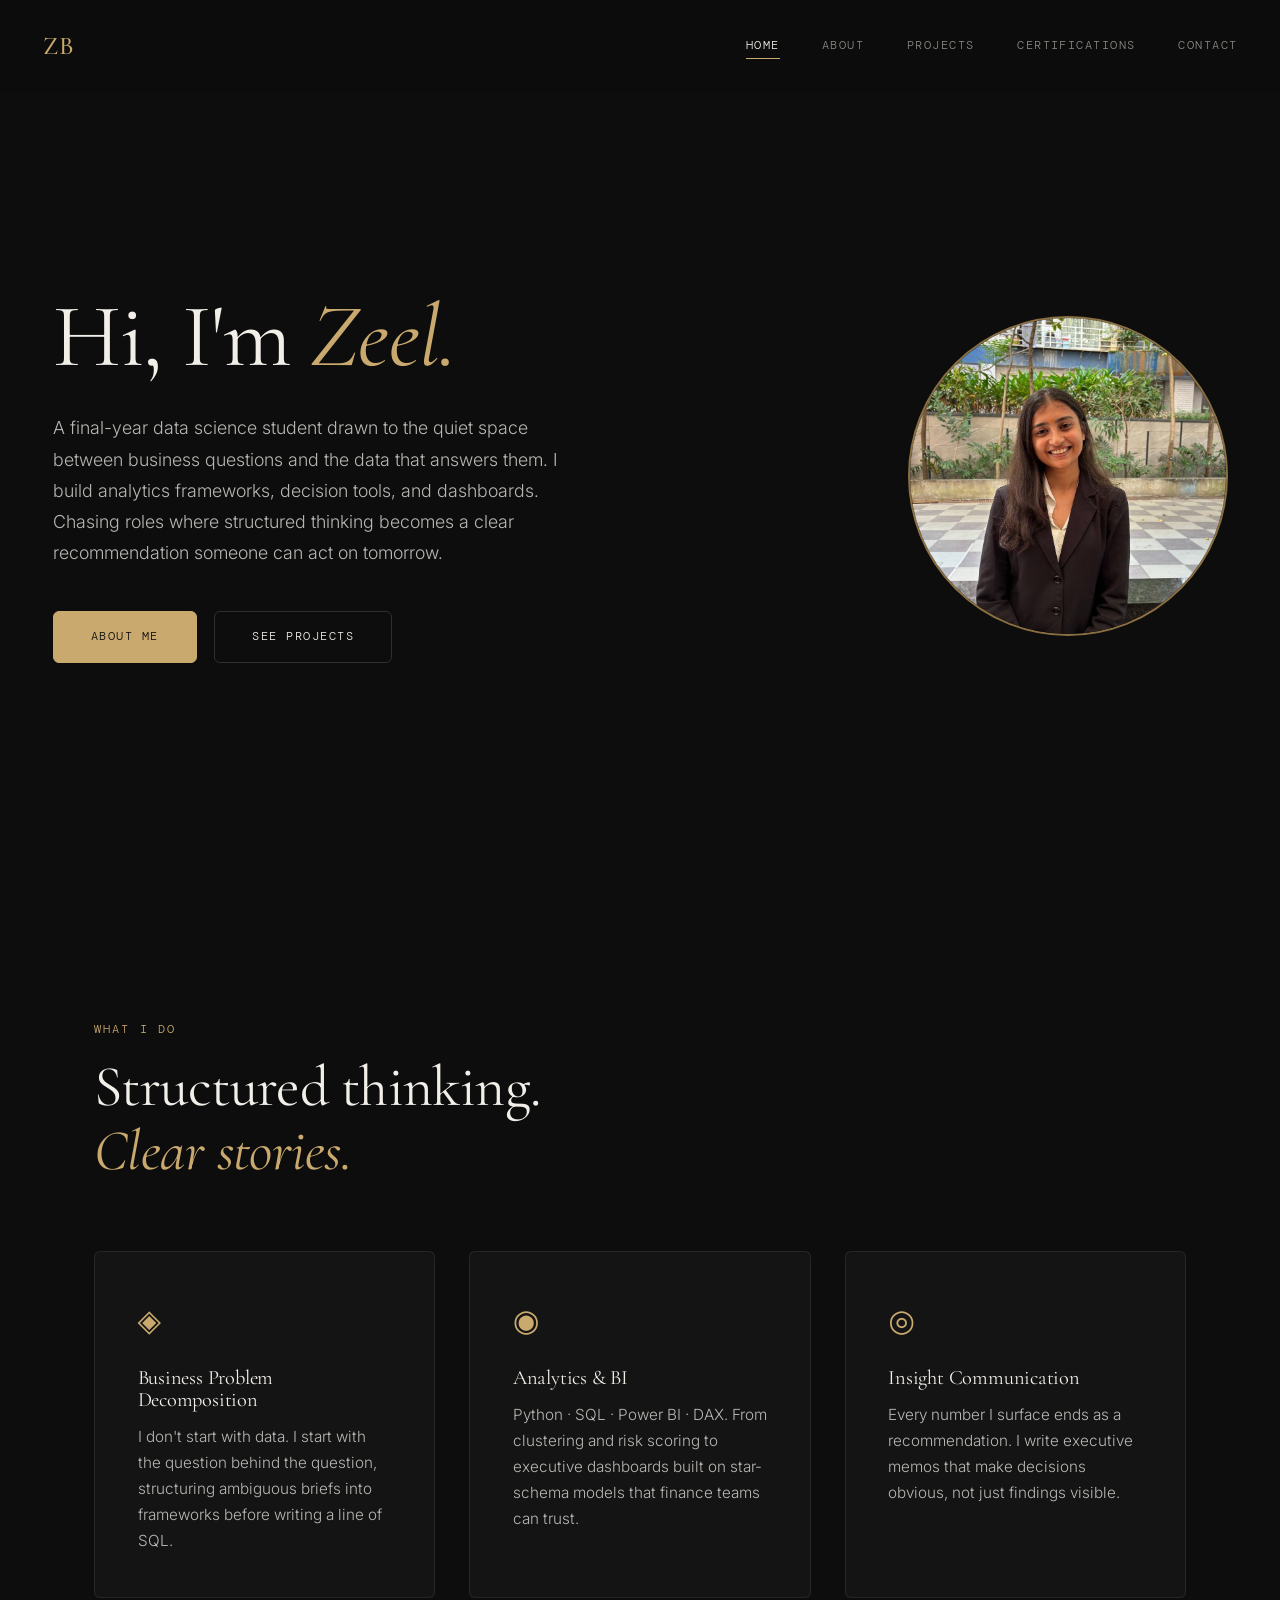
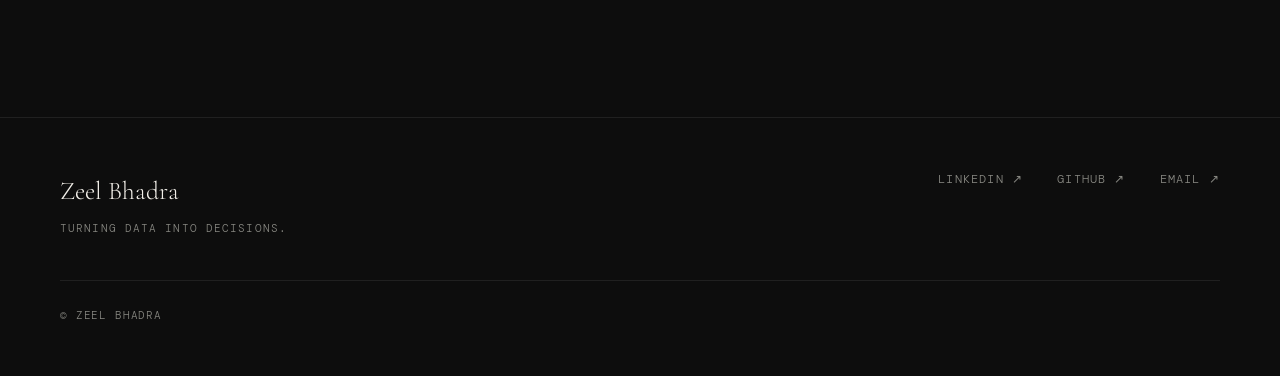
==== index.html @ 563c3c5a "portfolio" ====
<!DOCTYPE html>
<html lang="en">
<head>
  <meta charset="UTF-8" />
  <meta name="viewport" content="width=device-width, initial-scale=1.0" />
  <title>Zeel Bhadra- Portfolio</title>
  <meta name="description" content="Final-year data science student turning messy business problems into clear, actionable recommendations." />
  <link rel="preconnect" href="https://fonts.googleapis.com" />
  <link rel="preconnect" href="https://fonts.gstatic.com" crossorigin />
  <link href="https://fonts.googleapis.com/css2?family=Cormorant+Garamond:ital,wght@0,300;0,400;0,500;0,600;1,300;1,400&family=Inter:wght@300;400;500&family=DM+Mono:wght@300;400&display=swap" rel="stylesheet" />
  <link rel="stylesheet" href="css/style.css" />
</head>
<body>

  <!-- NAV -->
  <nav class="nav" id="nav">
    <a href="index.html" class="nav-logo">ZB</a>
    <div class="nav-links">
      <a href="index.html" class="nav-link active">Home</a>
      <a href="pages/about.html" class="nav-link">About</a>
      <a href="pages/projects.html" class="nav-link">Projects</a>
      <a href="pages/certifications.html" class="nav-link">Certifications</a>
      <a href="pages/contact.html" class="nav-link">Contact</a>
    </div>
    <button class="nav-toggle" id="navToggle" aria-label="Menu">
      <span></span><span></span><span></span>
    </button>
  </nav>

  <!-- MOBILE MENU -->
  <div class="mobile-menu" id="mobileMenu">
    <a href="index.html">Home</a>
    <a href="pages/about.html">About</a>
    <a href="pages/projects.html">Projects</a>
    <a href="pages/certifications.html">Certifications</a>
    <a href="pages/contact.html">Contact</a>
  </div>

  <!-- HERO -->
  <section class="hero">
    <div class="hero-content">
      <h1 class="hero-title">
        Hi, I'm <em>Zeel.</em>
      </h1>
      <p class="hero-sub">
        A final-year data science student drawn to the quiet space between business questions and the data that answers them. I build analytics frameworks, decision tools, and dashboards. Chasing roles where structured thinking becomes a clear recommendation someone can act on tomorrow.
      </p>
      <div class="hero-cta">
        <a href="pages/about.html" class="btn-primary">About Me</a>
        <a href="pages/projects.html" class="btn-ghost">See Projects</a>
      </div>
    </div>
    <div class="hero-image-wrap">
      <div class="hero-photo-frame">
        <img src="assets/profile.jpg" alt="Zeel Bhadra" class="hero-photo" id="heroPhoto" onerror="this.style.display='none'; document.getElementById('photoPlaceholder').style.display='flex'" />
        <div class="photo-placeholder" id="photoPlaceholder">
          <span>ZB</span>
          <p>Add profile.jpg<br/>to assets/</p>
        </div>
      </div>
    </div>
  </section>

  <!-- QUICK STATS
  <section class="stats-bar">
    <div class="stat">
      <span class="stat-num">3</span>
      <span class="stat-label">Analytics Projects</span>
    </div>
    <div class="stat-divider"></div>
    <div class="stat">
      <span class="stat-num">₹1.32Cr</span>
      <span class="stat-label">Revenue Leakage Quantified</span>
    </div>
    <div class="stat-divider"></div>
    <div class="stat">
      <span class="stat-num">1000+</span>
      <span class="stat-label">Blood Units Organised</span>
    </div>
    <div class="stat-divider"></div>
    <div class="stat">
      <span class="stat-num">7</span>
      <span class="stat-label">Languages Spoken</span>
    </div>
  </section> -->

  <!-- WHAT I DO -->
  <section class="section">
    <div class="container">
      <div class="section-header">
        <p class="eyebrow">What I do</p>
        <h2 class="section-title">Structured thinking.<br/><em>Clear stories.</em></h2>
      </div>
      <div class="pillars">
        <div class="pillar">
          <div class="pillar-icon">◈</div>
          <h3>Business Problem Decomposition</h3>
          <p>I don't start with data. I start with the question behind the question, structuring ambiguous briefs into frameworks before writing a line of SQL.</p>
        </div>
        <div class="pillar">
          <div class="pillar-icon">◉</div>
          <h3>Analytics & BI</h3>
          <p>Python · SQL · Power BI · DAX. From clustering and risk scoring to executive dashboards built on star-schema models that finance teams can trust.</p>
        </div>
        <div class="pillar">
          <div class="pillar-icon">◎</div>
          <h3>Insight Communication</h3>
          <p>Every number I surface ends as a recommendation. I write executive memos that make decisions obvious, not just findings visible.</p>
        </div>
      </div>
    </div>
  </section>


  <!-- FOOTER -->
  <footer class="footer">
    <div class="footer-inner">
      <div class="footer-left">
        <p class="footer-logo">Zeel Bhadra</p>
        <p class="footer-tagline">Turning data into decisions.</p>
      </div>
      <div class="footer-links">
        <a href="https://linkedin.com/in/zeelbhadra" target="_blank">LinkedIn ↗</a>
        <a href="https://github.com/zeelbhadra" target="_blank">GitHub ↗</a>
        <a href="mailto:zeelbhadra999@gmail.com">Email ↗</a>
      </div>
    </div>
    <p class="footer-copy">© Zeel Bhadra</p>
  </footer>

  <script src="js/main.js"></script>
</body>
</html>
---- css/style.css ----
/* ===================================
   ZEEL BHADRA — PORTFOLIO STYLESHEET
   Design: Dark editorial, Cormorant serif headlines, DM Sans body
   Signature: Animated text underline strokes + floating stat tags
   =================================== */

/* --- RESET & ROOT --- */
*, *::before, *::after { box-sizing: border-box; margin: 0; padding: 0; }
:root {
  --bg:        #0d0d0d;
  --bg-card:   #141414;
  --bg-dark:   #080808;
  --surface:   #1a1a1a;
  --border:    rgba(255,255,255,0.08);
  --border-md: rgba(255,255,255,0.14);
  --gold:      #c9a96e;
  --gold-dim:  #8a6f42;
  --white:     #f2efe9;
  --muted:     #888882;
  --accent:    #c9a96e;
  --ff-serif:  'Cormorant Garamond', Georgia, serif;
  --ff-sans:   'DM Sans', system-ui, sans-serif;
  --ff-mono:   'DM Mono', monospace;
  --r:         6px;
  --transition: 0.35s cubic-bezier(0.4,0,0.2,1);
}
html { scroll-behavior: smooth; font-size: 16px; }
body {
  background: var(--bg);
  color: var(--white);
  font-family: var(--ff-sans);
  font-weight: 300;
  line-height: 1.7;
  overflow-x: hidden;
}
a { color: inherit; text-decoration: none; }
img { max-width: 100%; display: block; }
em { font-style: italic; color: var(--gold); }

/* --- SCROLLBAR --- */
::-webkit-scrollbar { width: 4px; }
::-webkit-scrollbar-track { background: var(--bg); }
::-webkit-scrollbar-thumb { background: var(--gold-dim); border-radius: 2px; }

/* --- TYPOGRAPHY --- */
h1, h2, h3 { font-family: var(--ff-serif); font-weight: 400; line-height: 1.1; letter-spacing: -0.01em; }
h1 { font-size: clamp(3.2rem, 7vw, 6rem); }
h2 { font-size: clamp(2rem, 4.5vw, 3.8rem); }
h3 { font-size: clamp(1.2rem, 2.5vw, 1.7rem); }
p { font-size: 1rem; color: rgba(242,239,233,0.75); }
.eyebrow {
  font-family: var(--ff-mono);
  font-size: 0.7rem;
  letter-spacing: 0.18em;
  text-transform: uppercase;
  color: var(--gold);
  margin-bottom: 1rem;
}

/* --- LAYOUT --- */
.container { max-width: 1160px; margin: 0 auto; padding: 0 2rem; }
.section { padding: 7rem 0; }
.section-dark { background: var(--bg-dark); }
.section-header { margin-bottom: 4rem; }
.section-title { margin-top: 0.5rem; }
.section-cta { text-align: center; margin-top: 3.5rem; }

/* --- NAV --- */
.nav {
  position: fixed; top: 0; left: 0; right: 0; z-index: 100;
  display: flex; align-items: center; justify-content: space-between;
  padding: 1.4rem 2.5rem;
  background: rgba(13,13,13,0.85);
  backdrop-filter: blur(12px);
  border-bottom: 1px solid transparent;
  transition: border-color var(--transition), background var(--transition);
}
.nav.scrolled { border-bottom-color: var(--border); }
.nav-logo {
  font-family: var(--ff-serif);
  font-size: 1.5rem;
  letter-spacing: 0.05em;
  color: var(--gold);
  font-weight: 500;
}
.nav-links { display: flex; gap: 2.5rem; align-items: center; }
.nav-link {
  font-family: var(--ff-mono);
  font-size: 0.72rem;
  letter-spacing: 0.12em;
  text-transform: uppercase;
  color: var(--muted);
  transition: color var(--transition);
  position: relative;
}
.nav-link::after {
  content: '';
  position: absolute; bottom: -3px; left: 0; right: 0;
  height: 1px; background: var(--gold);
  transform: scaleX(0); transform-origin: left;
  transition: transform var(--transition);
}
.nav-link:hover, .nav-link.active { color: var(--white); }
.nav-link:hover::after, .nav-link.active::after { transform: scaleX(1); }
.nav-toggle { display: none; flex-direction: column; gap: 5px; background: none; border: none; cursor: pointer; padding: 4px; }
.nav-toggle span { display: block; width: 22px; height: 1px; background: var(--white); transition: var(--transition); }

/* MOBILE MENU */
.mobile-menu {
  display: none; flex-direction: column; gap: 0;
  position: fixed; top: 64px; left: 0; right: 0; z-index: 99;
  background: var(--bg); border-bottom: 1px solid var(--border);
  padding: 1rem 2.5rem 2rem;
  transform: translateY(-120%); transition: transform var(--transition);
}
.mobile-menu.open { transform: translateY(0); display: flex; }
.mobile-menu a {
  font-family: var(--ff-mono); font-size: 0.8rem; letter-spacing: 0.12em;
  text-transform: uppercase; color: var(--muted);
  padding: 1rem 0; border-bottom: 1px solid var(--border);
  transition: color var(--transition);
}
.mobile-menu a:hover { color: var(--white); }

/* --- BUTTONS --- */
.btn-primary, .btn-ghost {
  display: inline-block; padding: 0.85rem 2.2rem;
  font-family: var(--ff-mono); font-size: 0.72rem;
  letter-spacing: 0.12em; text-transform: uppercase;
  transition: all var(--transition); border-radius: var(--r);
  cursor: pointer;
}
.btn-primary {
  background: var(--gold); color: var(--bg);
  border: 1px solid var(--gold);
}
.btn-primary:hover { background: transparent; color: var(--gold); }
.btn-ghost {
  background: transparent; color: var(--white);
  border: 1px solid var(--border-md);
}
.btn-ghost:hover { border-color: var(--gold); color: var(--gold); }

/* --- HERO --- */
.hero {
  min-height: 100vh;
  display: grid;
  grid-template-columns: 1fr auto;
  grid-template-rows: 1fr auto;
  align-items: center;
  padding: 8rem 2.5rem 5rem;
  max-width: 1260px;
  margin: 0 auto;
  gap: 0 5rem;
  position: relative;
}
.hero-content {
  max-width: 640px;
  animation: fadeUp 0.9s ease both;
}
.hero-eyebrow { margin-bottom: 1.5rem; }
.hero-title { margin-bottom: 1.5rem; color: var(--white); }
.hero-title em { font-style: italic; color: var(--gold); }
.hero-sub { font-size: 1.05rem; max-width: 520px; margin-bottom: 2.5rem; line-height: 1.75; }
.hero-cta { display: flex; gap: 1rem; flex-wrap: wrap; }

.hero-image-wrap {
  position: relative;
  animation: fadeUp 1.1s 0.15s ease both;
}
.hero-photo-frame {
  width: 320px !important;
  height: 320px !important;
  border-radius: 50% !important;
  border: 2px solid var(--gold-dim);
  overflow: hidden;
}

.hero-photo {
  width: 100% !important;
  height: 100% !important;
  object-fit: cover;
  object-position: center 40%;
}
.photo-placeholder {
  display: none;
  flex-direction: column; align-items: center; justify-content: center;
  height: 100%; gap: 0.75rem;
}
.photo-placeholder span {
  font-family: var(--ff-serif); font-size: 3rem; color: var(--gold-dim);
}
.photo-placeholder p {
  font-family: var(--ff-mono); font-size: 0.65rem; letter-spacing: 0.1em;
  text-align: center; color: var(--muted); text-transform: uppercase;
}

/* floating tags */
.hero-tag {
  position: absolute;
  font-family: var(--ff-mono); font-size: 0.62rem;
  letter-spacing: 0.1em; text-transform: uppercase;
  background: var(--bg-card); border: 1px solid var(--border-md);
  padding: 0.4rem 0.8rem; border-radius: 100px; white-space: nowrap;
  color: var(--muted);
}
.tag-1 { top: -16px; right: 30px; animation: float 3s ease-in-out infinite; }
.tag-2 { bottom: 60px; right: -20px; animation: float 3.5s 0.5s ease-in-out infinite; }
.tag-3 { bottom: -16px; left: 20px; animation: float 4s 1s ease-in-out infinite; }

/* scroll indicator */
.hero-scroll {
  grid-column: 1 / -1;
  display: flex; align-items: center; gap: 1rem;
  font-family: var(--ff-mono); font-size: 0.62rem;
  letter-spacing: 0.15em; text-transform: uppercase; color: var(--muted);
  padding-top: 2rem;
  animation: fadeIn 1.5s 0.8s ease both;
}
.scroll-line { width: 60px; height: 1px; background: var(--border-md); }

/* --- PILLARS --- */
.pillars { display: grid; grid-template-columns: repeat(3, 1fr); gap: 2rem; }
.pillar {
  padding: 2.5rem; border: 1px solid var(--border);
  border-radius: var(--r); background: var(--bg-card);
  transition: border-color var(--transition), transform var(--transition);
}
.pillar:hover { border-color: var(--gold-dim); transform: translateY(-4px); }
.pillar-icon {
  font-size: 1.8rem; color: var(--gold); margin-bottom: 1.2rem; display: block;
}
.pillar h3 { font-size: 1.2rem; margin-bottom: 0.75rem; color: var(--white); }
.pillar p { font-size: 0.9rem; }

/* --- PROJECTS GRID --- */
.projects-grid { display: grid; grid-template-columns: 1fr 1fr; gap: 1.5rem; }
.project-card {
  padding: 2.5rem; border: 1px solid var(--border);
  border-radius: var(--r); background: var(--bg-card);
  transition: border-color var(--transition), transform var(--transition);
  display: flex; flex-direction: column; gap: 1rem;
}
.project-card:hover { border-color: var(--gold-dim); transform: translateY(-3px); }
.project-card.featured {
  grid-column: 1 / -1;
  display: grid; grid-template-columns: 1fr 1fr;
  gap: 2rem;
  border-color: var(--gold-dim);
}
.project-card.featured > * { align-self: start; }
.project-card.featured h3 { grid-column: 1; font-size: 1.8rem; }
.project-card.featured p { grid-column: 1; }
.project-meta { display: flex; justify-content: space-between; align-items: center; flex-wrap: wrap; gap: 0.5rem; grid-column: 1 / -1; }
.project-tag {
  font-family: var(--ff-mono); font-size: 0.6rem; letter-spacing: 0.12em;
  text-transform: uppercase; color: var(--gold); border: 1px solid var(--gold-dim);
  padding: 0.25rem 0.6rem; border-radius: 100px;
}
.project-year { font-family: var(--ff-mono); font-size: 0.65rem; color: var(--muted); }
.project-card h3 { color: var(--white); }
.project-tools { display: flex; flex-wrap: wrap; gap: 0.5rem; }
.project-tools span {
  font-family: var(--ff-mono); font-size: 0.62rem; padding: 0.2rem 0.6rem;
  background: var(--surface); border-radius: 4px; color: var(--muted);
}
.project-links { display: flex; gap: 1rem; margin-top: auto; }
.project-link {
  font-family: var(--ff-mono); font-size: 0.7rem; letter-spacing: 0.08em;
  color: var(--gold); text-transform: uppercase;
  transition: opacity var(--transition);
}
.project-link:hover { opacity: 0.7; }

/* --- FOOTER --- */
.footer {
  border-top: 1px solid var(--border);
  padding: 3rem 2.5rem;
}
.footer-inner {
  max-width: 1160px; margin: 0 auto;
  display: flex; justify-content: space-between; align-items: flex-start;
  flex-wrap: wrap; gap: 2rem; margin-bottom: 2.5rem;
}
.footer-logo { font-family: var(--ff-serif); font-size: 1.5rem; color: var(--white); }
.footer-tagline { font-family: var(--ff-mono); font-size: 0.65rem; letter-spacing: 0.1em; text-transform: uppercase; color: var(--muted); margin-top: 0.4rem; }
.footer-links { display: flex; gap: 2rem; }
.footer-links a {
  font-family: var(--ff-mono); font-size: 0.7rem; letter-spacing: 0.1em;
  text-transform: uppercase; color: var(--muted);
  transition: color var(--transition);
}
.footer-links a:hover { color: var(--gold); }
.footer-copy {
  max-width: 1160px; margin: 0 auto;
  font-family: var(--ff-mono); font-size: 0.62rem; letter-spacing: 0.08em;
  text-transform: uppercase; color: var(--muted);
  border-top: 1px solid var(--border); padding-top: 1.5rem;
}

/* --- ABOUT PAGE --- */
.page-hero {
  padding: 10rem 2.5rem 5rem;
  max-width: 800px; margin: 0 auto;
}
.page-hero-eyebrow { margin-bottom: 1rem; }
.page-hero h1 { margin-bottom: 1.5rem; }
.page-hero .lead { font-size: 1.1rem; line-height: 1.8; max-width: 640px; }

.about-grid { display: grid; grid-template-columns: 2fr 1fr; gap: 4rem; align-items: start; }
.about-body p { margin-bottom: 1.5rem; font-size: 1rem; line-height: 1.8; }
.about-aside { position: sticky; top: 100px; }
.skills-block { margin-bottom: 2.5rem; }
.skills-block h4 {
  font-family: var(--ff-mono); font-size: 0.65rem; letter-spacing: 0.12em;
  text-transform: uppercase; color: var(--gold); margin-bottom: 0.75rem;
}
.skill-tags { display: flex; flex-wrap: wrap; gap: 0.4rem; }
.skill-tag {
  font-family: var(--ff-mono); font-size: 0.62rem; padding: 0.25rem 0.7rem;
  border: 1px solid var(--border); border-radius: 100px; color: var(--muted);
  transition: border-color var(--transition), color var(--transition);
}
.skill-tag:hover { border-color: var(--gold-dim); color: var(--white); }

.leadership-section { margin-top: 2rem; }
.leadership-card {
  padding: 2.5rem; border: 1px solid var(--border);
  border-radius: var(--r); background: var(--bg-card); margin-bottom: 1.5rem;
}
.leadership-card-header { display: flex; justify-content: space-between; align-items: flex-start; margin-bottom: 1rem; flex-wrap: wrap; gap: 0.5rem; }
.leadership-role { font-family: var(--ff-mono); font-size: 0.65rem; letter-spacing: 0.1em; text-transform: uppercase; color: var(--gold); }
.leadership-period { font-family: var(--ff-mono); font-size: 0.62rem; color: var(--muted); }
.leadership-card h3 { margin-bottom: 0.75rem; }
.leadership-card ul { list-style: none; display: flex; flex-direction: column; gap: 0.6rem; }
.leadership-card ul li { font-size: 0.9rem; padding-left: 1.2rem; position: relative; color: rgba(242,239,233,0.75); }
.leadership-card ul li::before { content: '—'; position: absolute; left: 0; color: var(--gold-dim); }

/* --- PROJECTS PAGE --- */
.projects-full { padding: 6rem 0; }
.projects-full-grid { display: grid; gap: 2rem; }
.project-full-card {
  padding: 3rem; border: 1px solid var(--border);
  border-radius: var(--r); background: var(--bg-card);
  display: grid; grid-template-columns: 1fr auto;
  gap: 1.5rem; align-items: start;
  transition: border-color var(--transition);
}
.project-full-card:hover { border-color: var(--border-md); }
.project-full-left { display: flex; flex-direction: column; gap: 1rem; }
.project-impact {
  display: flex; flex-wrap: wrap; gap: 1rem; margin-top: 0.5rem;
}
.impact-badge {
  font-family: var(--ff-mono); font-size: 0.65rem; letter-spacing: 0.08em;
  padding: 0.5rem 1rem; background: rgba(201,169,110,0.08);
  border: 1px solid var(--gold-dim); border-radius: var(--r);
  color: var(--gold);
}
.project-full-links { display: flex; flex-direction: column; gap: 0.75rem; align-items: flex-end; }

/* --- CERTIFICATIONS PAGE --- */
.certs-grid { display: grid; grid-template-columns: repeat(auto-fit, minmax(320px, 1fr)); gap: 1.5rem; }
.cert-card {
  padding: 2.5rem; border: 1px solid var(--border);
  border-radius: var(--r); background: var(--bg-card);
  display: flex; flex-direction: column; gap: 1rem;
  transition: border-color var(--transition), transform var(--transition);
}
.cert-card:hover { border-color: var(--gold-dim); transform: translateY(-3px); }
.cert-issuer {
  font-family: var(--ff-mono); font-size: 0.6rem; letter-spacing: 0.14em;
  text-transform: uppercase; color: var(--gold);
}
.cert-card h3 { font-size: 1.3rem; color: var(--white); }
.cert-date { font-family: var(--ff-mono); font-size: 0.62rem; color: var(--muted); }
.cert-tasks { display: flex; flex-direction: column; gap: 0.4rem; margin-top: 0.5rem; }
.cert-tasks li {
  font-size: 0.85rem; color: rgba(242,239,233,0.65);
  padding-left: 1rem; position: relative; list-style: none;
}
.cert-tasks li::before { content: '✓'; position: absolute; left: 0; color: var(--gold); font-size: 0.7rem; }
.cert-verify {
  font-family: var(--ff-mono); font-size: 0.6rem; letter-spacing: 0.08em;
  color: var(--muted); margin-top: auto; word-break: break-all;
}

/* --- CONTACT PAGE --- */
.contact-wrap {
  display: grid; grid-template-columns: 1fr 1fr;
  gap: 5rem; align-items: start;
}
.contact-info { display: flex; flex-direction: column; gap: 1.5rem; margin-top: 2rem; }
.contact-item {
  display: flex; gap: 1rem; align-items: center;
  padding: 1.2rem 1.5rem; border: 1px solid var(--border);
  border-radius: var(--r); background: var(--bg-card);
  transition: border-color var(--transition);
}
.contact-item:hover { border-color: var(--gold-dim); }
.contact-icon { font-size: 1.2rem; }
.contact-item-body strong { display: block; color: var(--white); font-size: 0.85rem; font-weight: 500; }
.contact-item-body a, .contact-item-body span { font-family: var(--ff-mono); font-size: 0.72rem; color: var(--muted); }
.contact-form { display: flex; flex-direction: column; gap: 1.2rem; }
.form-group { display: flex; flex-direction: column; gap: 0.4rem; }
.form-group label {
  font-family: var(--ff-mono); font-size: 0.65rem; letter-spacing: 0.1em;
  text-transform: uppercase; color: var(--muted);
}
.form-group input, .form-group textarea {
  background: var(--bg-card); border: 1px solid var(--border);
  border-radius: var(--r); padding: 0.85rem 1rem;
  color: var(--white); font-family: var(--ff-sans); font-size: 0.95rem;
  transition: border-color var(--transition); resize: vertical;
  outline: none;
}
.form-group input:focus, .form-group textarea:focus { border-color: var(--gold-dim); }
.form-group textarea { min-height: 140px; }

/* --- ANIMATIONS --- */
@keyframes fadeUp {
  from { opacity: 0; transform: translateY(28px); }
  to   { opacity: 1; transform: translateY(0); }
}
@keyframes fadeIn {
  from { opacity: 0; } to { opacity: 1; }
}
@keyframes float {
  0%, 100% { transform: translateY(0); }
  50% { transform: translateY(-8px); }
}

.reveal {
  opacity: 0; transform: translateY(24px);
  transition: opacity 0.7s ease, transform 0.7s ease;
}
.reveal.visible { opacity: 1; transform: translateY(0); }

/* --- RESPONSIVE --- */
@media (max-width: 900px) {
  .hero { grid-template-columns: 1fr; justify-items: center; text-align: center; gap: 3rem; padding: 7rem 1.5rem 4rem; }
  .hero-sub { margin: 0 auto 2.5rem; }
  .hero-cta { justify-content: center; }
  .hero-image-wrap { order: -1; }
  .hero-photo-frame { width: 240px; height: 300px; }
  .tag-2 { right: -10px; }
  .pillars { grid-template-columns: 1fr; }
  .projects-grid { grid-template-columns: 1fr; }
  .project-card.featured { grid-template-columns: 1fr; }
  .about-teaser { grid-template-columns: 1fr; gap: 3rem; }
  .about-grid { grid-template-columns: 1fr; }
  .about-aside { position: static; }
  .contact-wrap { grid-template-columns: 1fr; gap: 3rem; }
  .project-full-card { grid-template-columns: 1fr; }
  .project-full-links { align-items: flex-start; flex-direction: row; flex-wrap: wrap; }
  .stat { padding: 1.5rem 2rem; }
  .stat-divider { display: none; }
  .nav-links { display: none; }
  .nav-toggle { display: flex; }
}

@media (max-width: 600px) {
  .section { padding: 4rem 0; }
  .hero-photo-frame { width: 200px; height: 250px; }
  .stats-bar { flex-direction: column; }
  .certs-grid { grid-template-columns: 1fr; }
}

@media (prefers-reduced-motion: reduce) {
  *, *::before, *::after { animation-duration: 0.01ms !important; transition-duration: 0.01ms !important; }
}


:root {
  --ff-sans: 'Inter', system-ui, sans-serif;
}

/* --- Larger base font --- */
html { font-size: 17px; }
p { font-size: 1.05rem; }

/* --- SKILLS CARDS GRID (toolkit section) --- */
.skills-cards-grid {
  display: grid;
  grid-template-columns: repeat(2, 1fr);
  gap: 1.25rem;
}
.skills-card {
  padding: 2rem;
  border: 1px solid var(--border);
  border-radius: var(--r);
  background: var(--bg-card);
  transition: border-color var(--transition), transform var(--transition);
}
.skills-card:hover {
  border-color: var(--gold-dim);
  transform: translateY(-3px);
}
.skills-card-title {
  font-family: var(--ff-mono);
  font-size: 0.68rem;
  letter-spacing: 0.14em;
  text-transform: uppercase;
  color: var(--gold);
  margin-bottom: 1rem;
  font-weight: 400;
}
.skills-section-cards { margin-top: 2rem; }


/* --- LEADERSHIP PHOTOS --- */
.leadership-photo-wrap {
  margin-top: 1.25rem;
  border-radius: var(--r);
  overflow: hidden;
  border: 1px solid var(--border);
}
.leadership-photo {
  width: 100%;
  max-height: 340px;
  object-fit: cover;
  object-position: center 30%;
  display: block;
}
.leadership-photo-caption {
  font-family: var(--ff-mono);
  font-size: 0.62rem;
  letter-spacing: 0.08em;
  color: var(--muted);
  padding: 0.6rem 1rem;
  background: var(--bg-card);
  border-top: 1px solid var(--border);
  text-transform: uppercase;
}

/* --- PROJECT IMAGE PLACEHOLDERS --- */
.project-image-wrap {
  width:fit-content;
  overflow: hidden;
  border-radius: var(--r);
  border: 1px solid var(--border);
  background: var(--surface);
  margin: 1.5rem 0;
}


.project-img-placeholder {
  display: flex;
  flex-direction: column;
  align-items: center;
  justify-content: center;
  height:max-content;
  gap: 0.5rem;
  background: var(--surface);
}
/* When a real image is placed, it replaces the placeholder */
.project-image-wrap img {
  width:max-content;
  height: auto;
  max-height:max-content;
  object-fit: cover;
  object-position: top left;
  display: block;
}


/* --- RESUME DOWNLOAD BLOCK --- */
.resume-download-block {
  padding: 1.5rem 2rem;
  border: 1px solid var(--border-md);
  border-radius: var(--r);
  background: var(--bg-card);
  display: flex;
  align-items: center;
  justify-content: space-between;
  gap: 1rem;
  flex-wrap: wrap;
}
.resume-download-block::before {
  content: "Resume";
  font-family: var(--ff-mono);
  font-size: 0.65rem;
  letter-spacing: 0.14em;
  text-transform: uppercase;
  color: var(--gold);
  flex: 1;
}

/* --- Responsive skills cards --- */
@media (max-width: 700px) {
  .skills-cards-grid { grid-template-columns: 1fr; }
}

/* --- ABOUT PAGE: interests + resume row --- */
.about-interests-row {
  display: flex;
  justify-content: space-between;
  align-items: flex-start;
  gap: 2rem;
  flex-wrap: wrap;
}
.about-resume-inline {
  flex-shrink: 0;
  text-align: right;
}

/* --- LEADERSHIP: NSS + S4DS side by side --- */
.leadership-side-by-side {
  display: grid;
  grid-template-columns: 1fr 1fr;
  gap: 1.5rem;
  align-items: start;
}

@media (max-width: 900px) {
  .leadership-side-by-side {
    grid-template-columns: 1fr;
  }
  .about-resume-inline {
    text-align: left;
  }
}
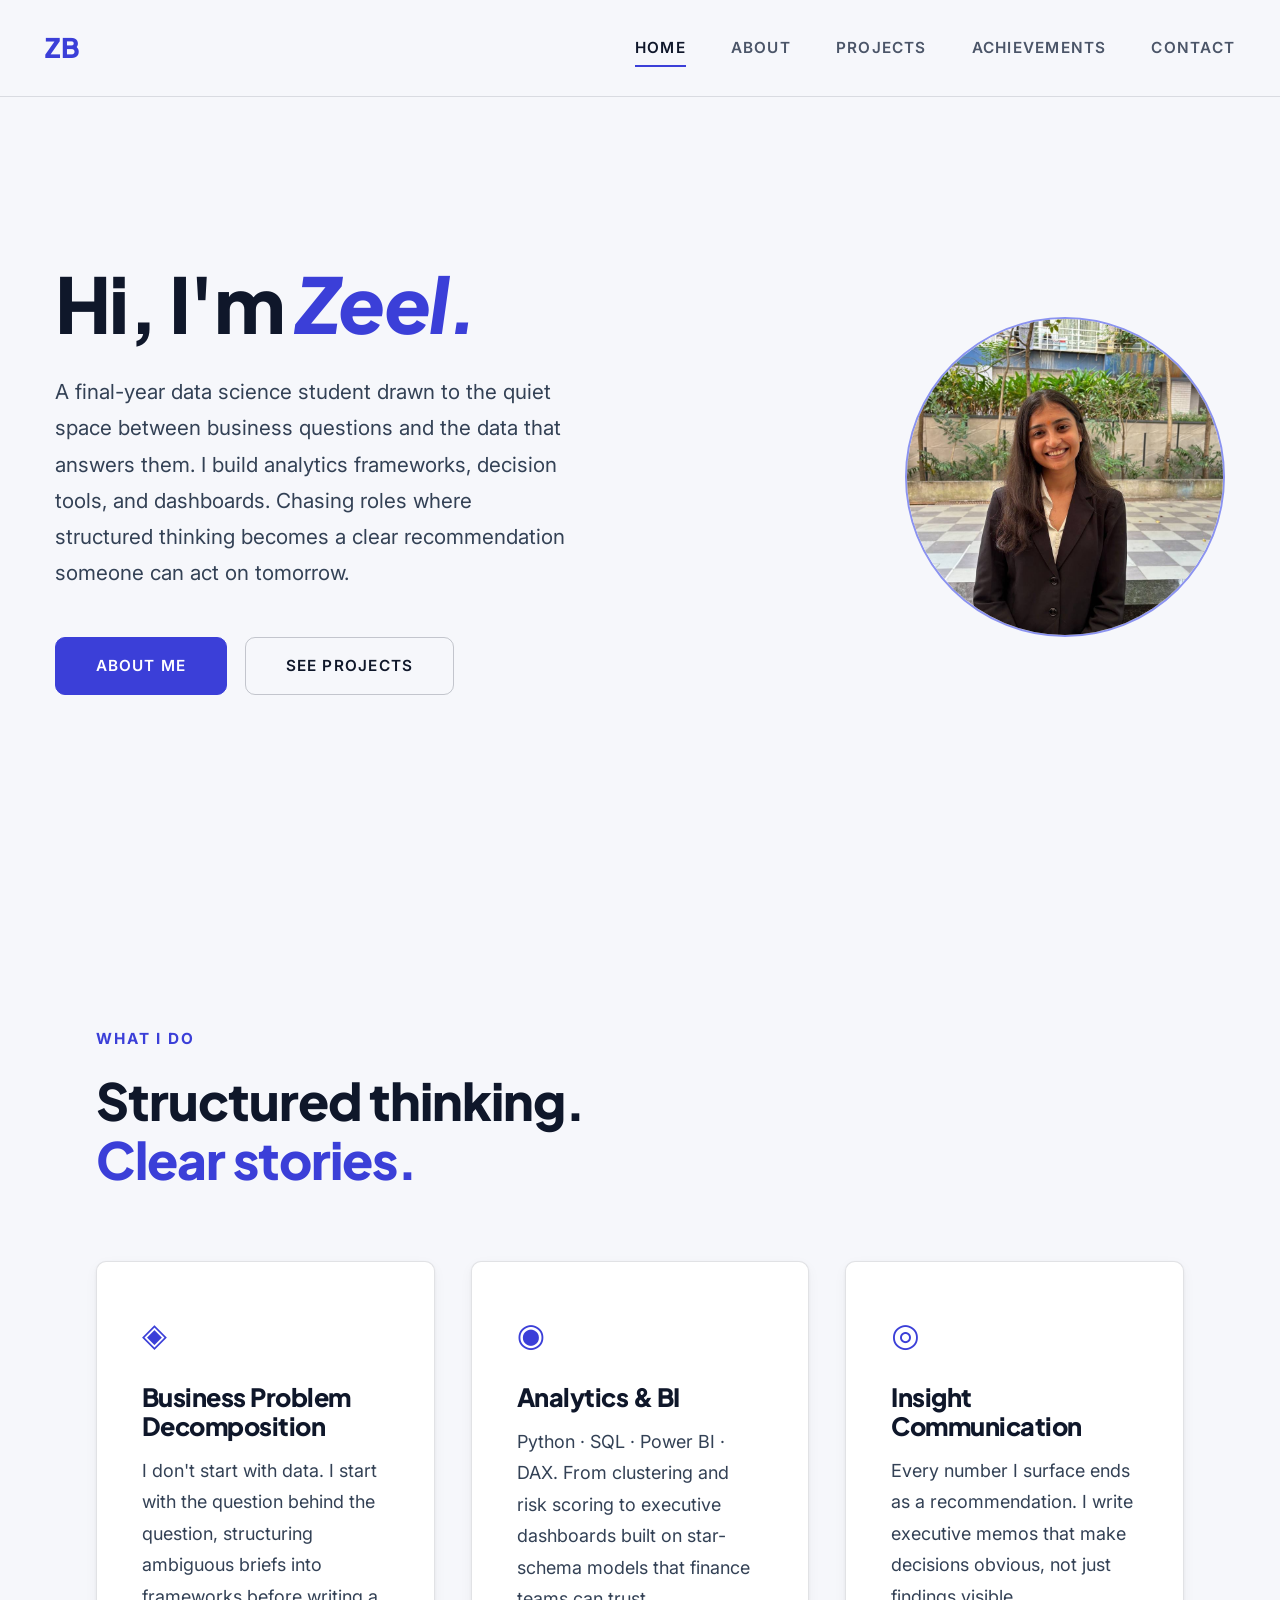
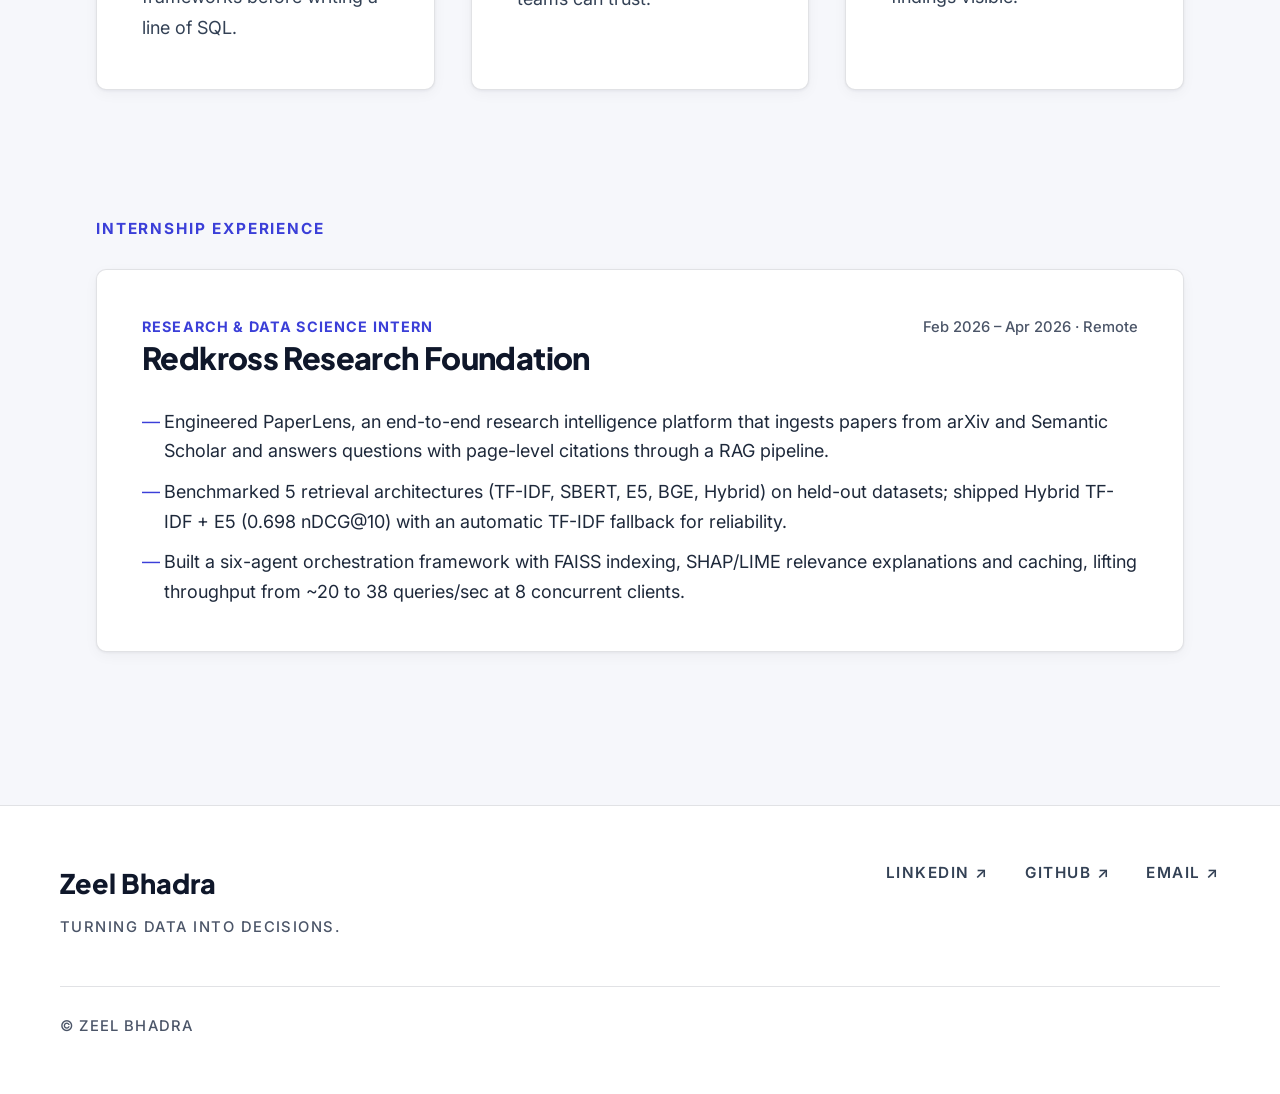
==== commit 2d0b6f96: "minor UI changes" ====
--- a/index.html
+++ b/index.html
@@ -7,7 +7,7 @@
   <meta name="description" content="Final-year data science student turning messy business problems into clear, actionable recommendations." />
   <link rel="preconnect" href="https://fonts.googleapis.com" />
   <link rel="preconnect" href="https://fonts.gstatic.com" crossorigin />
-  <link href="https://fonts.googleapis.com/css2?family=Cormorant+Garamond:ital,wght@0,300;0,400;0,500;0,600;1,300;1,400&family=Inter:wght@300;400;500&family=DM+Mono:wght@300;400&display=swap" rel="stylesheet" />
+  <link href="https://fonts.googleapis.com/css2?family=Inter:wght@400;500;600;700&family=Plus+Jakarta+Sans:wght@600;700;800&display=swap" rel="stylesheet" />
   <link rel="stylesheet" href="css/style.css" />
 </head>
 <body>
@@ -19,7 +19,7 @@
       <a href="index.html" class="nav-link active">Home</a>
       <a href="pages/about.html" class="nav-link">About</a>
       <a href="pages/projects.html" class="nav-link">Projects</a>
-      <a href="pages/certifications.html" class="nav-link">Certifications</a>
+      <a href="pages/achievements.html" class="nav-link">Achievements</a>
       <a href="pages/contact.html" class="nav-link">Contact</a>
     </div>
     <button class="nav-toggle" id="navToggle" aria-label="Menu">
@@ -32,7 +32,7 @@
     <a href="index.html">Home</a>
     <a href="pages/about.html">About</a>
     <a href="pages/projects.html">Projects</a>
-    <a href="pages/certifications.html">Certifications</a>
+    <a href="pages/achievements.html">Achievements</a>
     <a href="pages/contact.html">Contact</a>
   </div>
 
@@ -112,6 +112,27 @@
   </section>
 
 
+  <!-- EXPERIENCE -->
+  <section class="section" style="padding-top:0;">
+    <div class="container">
+      <p class="eyebrow" style="margin-bottom:1.5rem;">Internship Experience</p>
+      <div class="leadership-card reveal">
+        <div class="leadership-card-header">
+          <div>
+            <div class="leadership-role">Research & Data Science Intern</div>
+            <h3>Redkross Research Foundation</h3>
+          </div>
+          <span class="leadership-period">Feb 2026 – Apr 2026 · Remote</span>
+        </div>
+        <ul>
+          <li>Engineered PaperLens, an end-to-end research intelligence platform that ingests papers from arXiv and Semantic Scholar and answers questions with page-level citations through a RAG pipeline.</li>
+          <li>Benchmarked 5 retrieval architectures (TF-IDF, SBERT, E5, BGE, Hybrid) on held-out datasets; shipped Hybrid TF-IDF + E5 (0.698 nDCG@10) with an automatic TF-IDF fallback for reliability.</li>
+          <li>Built a six-agent orchestration framework with FAISS indexing, SHAP/LIME relevance explanations and caching, lifting throughput from ~20 to 38 queries/sec at 8 concurrent clients.</li>
+        </ul>
+      </div>
+    </div>
+  </section>
+
   <!-- FOOTER -->
   <footer class="footer">
     <div class="footer-inner">
--- a/css/style.css
+++ b/css/style.css
@@ -7,21 +7,21 @@
 /* --- RESET & ROOT --- */
 *, *::before, *::after { box-sizing: border-box; margin: 0; padding: 0; }
 :root {
-  --bg:        #0d0d0d;
-  --bg-card:   #141414;
-  --bg-dark:   #080808;
-  --surface:   #1a1a1a;
-  --border:    rgba(255,255,255,0.08);
-  --border-md: rgba(255,255,255,0.14);
-  --gold:      #c9a96e;
-  --gold-dim:  #8a6f42;
-  --white:     #f2efe9;
-  --muted:     #888882;
-  --accent:    #c9a96e;
-  --ff-serif:  'Cormorant Garamond', Georgia, serif;
-  --ff-sans:   'DM Sans', system-ui, sans-serif;
-  --ff-mono:   'DM Mono', monospace;
-  --r:         6px;
+  --bg:        #f6f7fb;
+  --bg-card:   #ffffff;
+  --bg-dark:   #e9edf7;
+  --surface:   #eef1f8;
+  --border:    rgba(15,23,42,0.12);
+  --border-md: rgba(15,23,42,0.22);
+  --gold:      #3b3fd8;   /* primary accent (indigo) */
+  --gold-dim:  #8b93f0;
+  --white:     #0f172a;   /* main text colour */
+  --muted:     #4b5568;
+  --accent:    #3b3fd8;
+  --ff-serif:  'Plus Jakarta Sans', system-ui, sans-serif;
+  --ff-sans:   'Inter', system-ui, sans-serif;
+  --ff-mono:   'Inter', system-ui, sans-serif;
+  --r:         10px;
   --transition: 0.35s cubic-bezier(0.4,0,0.2,1);
 }
 html { scroll-behavior: smooth; font-size: 16px; }
@@ -619,4 +619,95 @@
   .about-resume-inline {
     text-align: left;
   }
-}+}
+
+/* =====================================================
+   READABILITY THEME — light palette, clearer type scale
+   ===================================================== */
+html { font-size: 18px; }
+body { font-weight: 400; line-height: 1.7; color: #0f172a; }
+p { font-size: 1.05rem; color: #334155; line-height: 1.75; }
+em { font-style: normal; color: var(--gold); }
+
+h1, h2, h3 { font-weight: 800; line-height: 1.15; letter-spacing: -0.02em; color: #0f172a; }
+h1 { font-size: clamp(2.8rem, 6vw, 4.6rem); }
+h2 { font-size: clamp(2.1rem, 4vw, 3.1rem); }
+h3 { font-size: clamp(1.45rem, 2.4vw, 1.9rem); }
+.pillar h3 { font-size: 1.4rem; }
+.cert-card h3 { font-size: 1.4rem; }
+.cert-simulation-card h2, .extra-cert h4 { color: #0f172a; }
+.extra-cert h4 { font-size: 1.2rem; font-weight: 700; }
+.project-card.featured h3 { font-size: 2rem; }
+
+/* labels / small text: bigger, bolder, no tiny caps */
+.eyebrow { font-size: 0.85rem; font-weight: 700; letter-spacing: 0.12em; color: var(--gold); }
+.nav-logo { font-weight: 800; color: var(--gold); }
+.nav { background: rgba(246,247,251,0.92); border-bottom: 1px solid var(--border); }
+.nav-link { font-size: 0.85rem; font-weight: 600; letter-spacing: 0.08em; color: #4b5568; }
+.nav-link:hover, .nav-link.active { color: #0f172a; }
+.nav-link::after { height: 2px; background: var(--gold); bottom: -6px; }
+.nav-toggle span { background: #0f172a; height: 2px; }
+.mobile-menu a { font-size: 0.95rem; font-weight: 600; }
+.btn-primary, .btn-ghost { font-size: 0.85rem; font-weight: 600; letter-spacing: 0.08em; }
+.btn-primary { background: var(--gold); color: #fff; border-color: var(--gold); }
+.btn-primary:hover { background: transparent; color: var(--gold); }
+.btn-ghost { color: #0f172a; border-color: var(--border-md); }
+.btn-ghost:hover { border-color: var(--gold); color: var(--gold); }
+
+.hero-sub { font-size: 1.15rem; }
+.page-hero .lead { font-size: 1.15rem; color: #334155; }
+.hero-photo-frame { border-color: var(--gold-dim); }
+
+.project-tag, .cert-issuer, .cert-sim-issuer, .extra-cert-issuer,
+.leadership-role, .skills-card-title, .skills-block h4, .project-link {
+  font-size: 0.8rem !important; font-weight: 700; letter-spacing: 0.08em; color: var(--gold);
+}
+.project-tag { border-color: var(--gold-dim); }
+.project-year, .leadership-period, .cert-sim-date, .extra-cert-date, .cert-date,
+.leadership-photo-caption, .footer-tagline, .footer-copy, .cert-verify, .cert-verify-code {
+  font-size: 0.82rem !important; font-weight: 500; color: var(--muted);
+}
+.cert-tasks-title { font-size: 0.82rem !important; font-weight: 700; color: var(--muted); }
+.skill-tag { font-size: 0.85rem; font-weight: 500; padding: 0.35rem 0.85rem; color: #1e293b; background: #fff; border-color: var(--border-md); }
+.skill-tag:hover { border-color: var(--gold); color: var(--gold); }
+.project-tools span { font-size: 0.82rem; font-weight: 500; background: var(--surface); color: #1e293b; padding: 0.3rem 0.7rem; }
+.impact-badge { font-size: 0.85rem; font-weight: 600; background: rgba(59,63,216,0.08); border-color: var(--gold-dim); color: #2a2db5; }
+.footer-links a { font-size: 0.85rem; font-weight: 600; color: #334155; }
+.footer-links a:hover { color: var(--gold); }
+.footer-logo { font-weight: 800; }
+.form-group label { font-size: 0.8rem; font-weight: 600; }
+.contact-item-body a, .contact-item-body span { font-size: 0.9rem; color: #334155; }
+.contact-item-body strong { font-size: 1rem; font-weight: 600; }
+
+/* body-size text in cards */
+.pillar p { font-size: 1rem; }
+.leadership-card ul li, .cert-tasks li, .cert-task-list li { font-size: 1rem; color: #1e293b; line-height: 1.65; }
+.leadership-card ul li::before { color: var(--gold); }
+.cert-sim-desc, .extra-cert-note { font-size: 1rem; color: #334155; }
+.extra-cert-note { font-size: 0.95rem; }
+
+/* surfaces */
+.pillar, .project-card, .project-full-card, .leadership-card, .skills-card,
+.cert-card, .cert-simulation-card, .extra-cert, .contact-item {
+  box-shadow: 0 1px 3px rgba(15,23,42,0.06), 0 4px 14px rgba(15,23,42,0.04);
+}
+.cert-task-list li { background: var(--surface); }
+.section-dark { background: var(--bg-dark); }
+.footer { background: #fff; }
+::-webkit-scrollbar { width: 8px; }
+
+/* --- PROJECT GALLERY (2x2 screenshots) --- */
+.project-gallery {
+  display: grid; grid-template-columns: repeat(2, 1fr);
+  gap: 1rem; margin: 1.5rem 0 0.5rem;
+}
+.project-gallery figure {
+  margin: 0; border: 1px solid var(--border); border-radius: var(--r);
+  overflow: hidden; background: var(--bg-card);
+}
+.project-gallery img { width: 100%; height: auto; display: block; }
+.project-gallery figcaption {
+  font-size: 0.85rem; font-weight: 600; color: var(--muted);
+  padding: 0.6rem 0.9rem; border-top: 1px solid var(--border);
+}
+@media (max-width: 700px) { .project-gallery { grid-template-columns: 1fr; } }
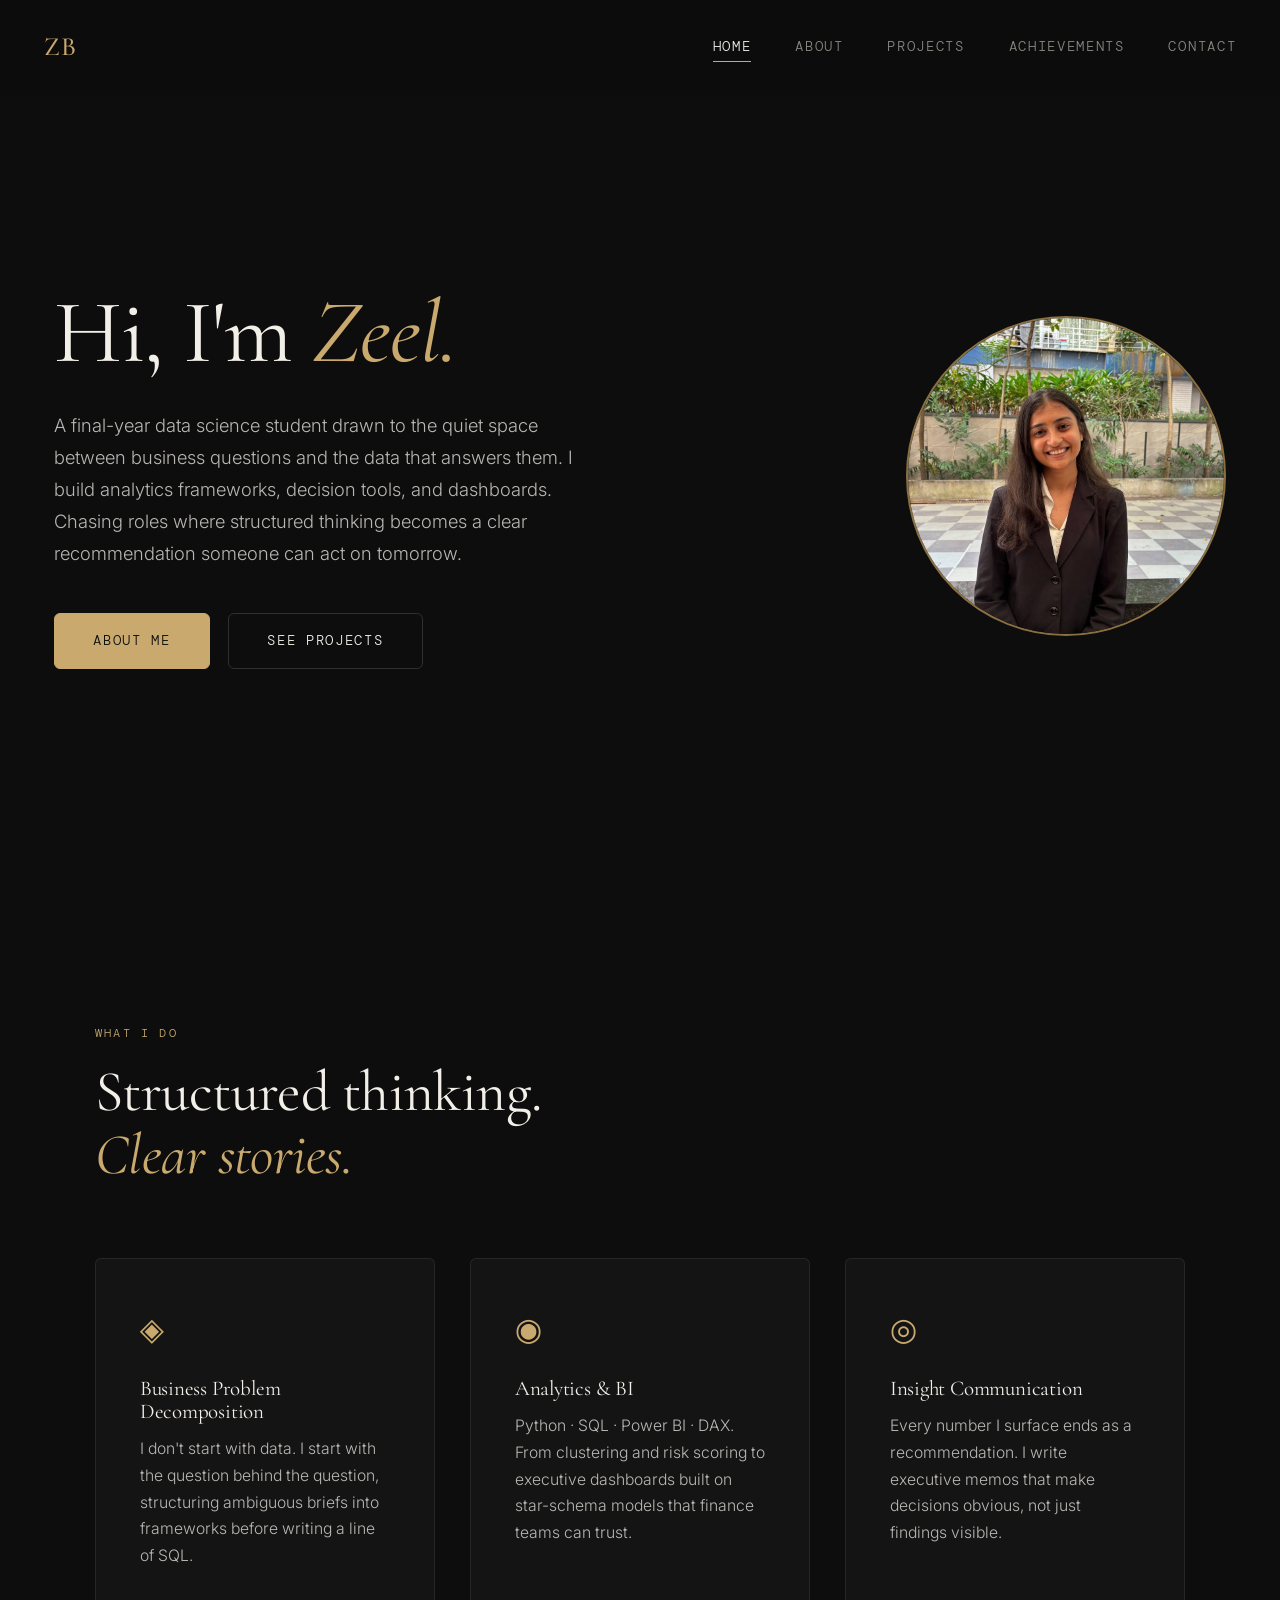
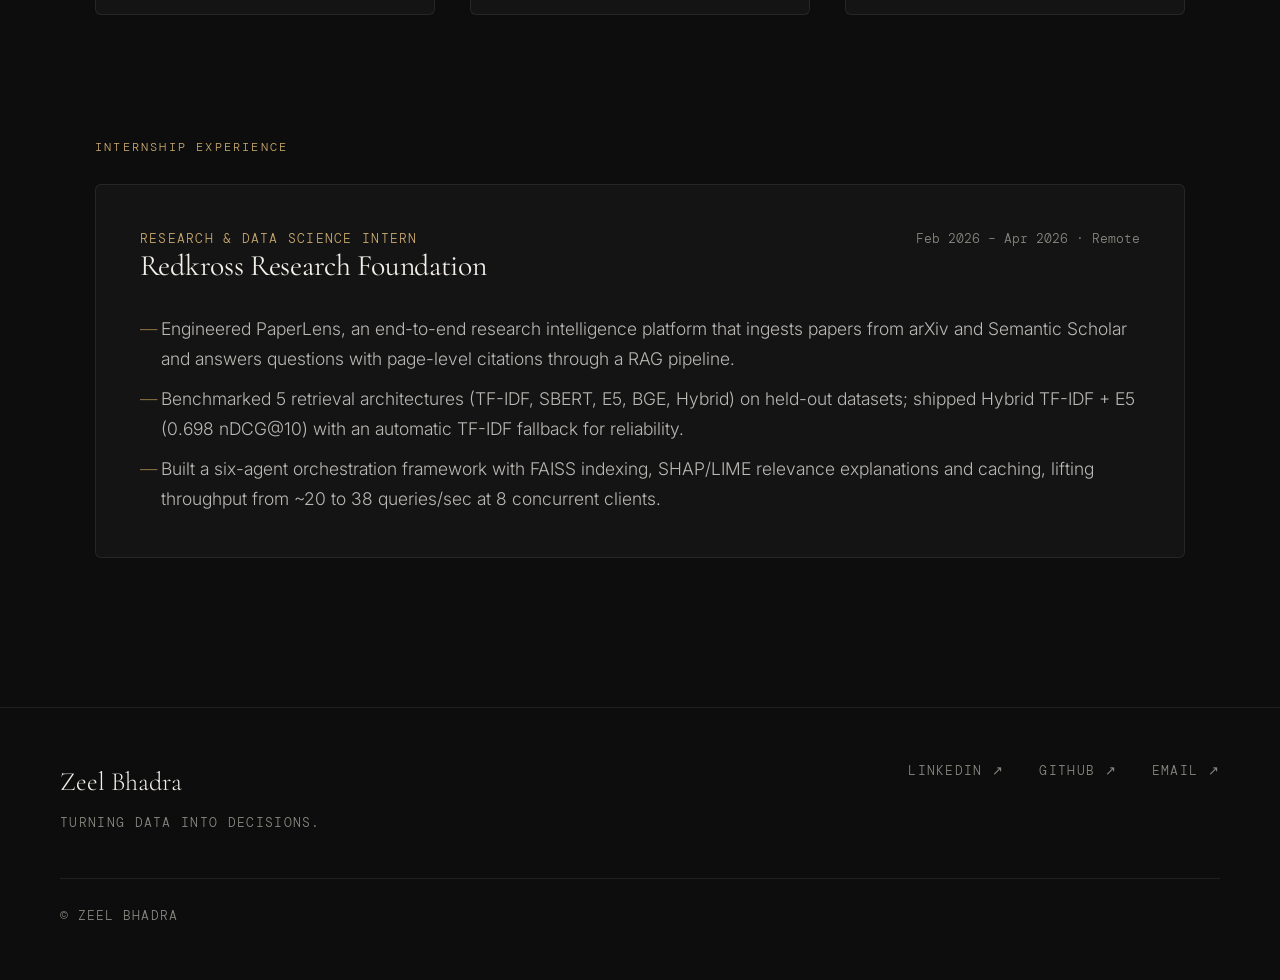
==== commit a0acb88c: "ui changes" ====
--- a/index.html
+++ b/index.html
@@ -7,7 +7,7 @@
   <meta name="description" content="Final-year data science student turning messy business problems into clear, actionable recommendations." />
   <link rel="preconnect" href="https://fonts.googleapis.com" />
   <link rel="preconnect" href="https://fonts.gstatic.com" crossorigin />
-  <link href="https://fonts.googleapis.com/css2?family=Inter:wght@400;500;600;700&family=Plus+Jakarta+Sans:wght@600;700;800&display=swap" rel="stylesheet" />
+  <link href="https://fonts.googleapis.com/css2?family=Cormorant+Garamond:ital,wght@0,300;0,400;0,500;0,600;1,300;1,400&family=Inter:wght@300;400;500&family=DM+Mono:wght@300;400&display=swap" rel="stylesheet" />
   <link rel="stylesheet" href="css/style.css" />
 </head>
 <body>
@@ -61,33 +61,10 @@
     </div>
   </section>
 
-  <!-- QUICK STATS
-  <section class="stats-bar">
-    <div class="stat">
-      <span class="stat-num">3</span>
-      <span class="stat-label">Analytics Projects</span>
-    </div>
-    <div class="stat-divider"></div>
-    <div class="stat">
-      <span class="stat-num">₹1.32Cr</span>
-      <span class="stat-label">Revenue Leakage Quantified</span>
-    </div>
-    <div class="stat-divider"></div>
-    <div class="stat">
-      <span class="stat-num">1000+</span>
-      <span class="stat-label">Blood Units Organised</span>
-    </div>
-    <div class="stat-divider"></div>
-    <div class="stat">
-      <span class="stat-num">7</span>
-      <span class="stat-label">Languages Spoken</span>
-    </div>
-  </section> -->
-
   <!-- WHAT I DO -->
   <section class="section">
     <div class="container">
-      <div class="section-header">
+      <div class="section-header reveal">
         <p class="eyebrow">What I do</p>
         <h2 class="section-title">Structured thinking.<br/><em>Clear stories.</em></h2>
       </div>
--- a/css/style.css
+++ b/css/style.css
@@ -7,21 +7,21 @@
 /* --- RESET & ROOT --- */
 *, *::before, *::after { box-sizing: border-box; margin: 0; padding: 0; }
 :root {
-  --bg:        #f6f7fb;
-  --bg-card:   #ffffff;
-  --bg-dark:   #e9edf7;
-  --surface:   #eef1f8;
-  --border:    rgba(15,23,42,0.12);
-  --border-md: rgba(15,23,42,0.22);
-  --gold:      #3b3fd8;   /* primary accent (indigo) */
-  --gold-dim:  #8b93f0;
-  --white:     #0f172a;   /* main text colour */
-  --muted:     #4b5568;
-  --accent:    #3b3fd8;
-  --ff-serif:  'Plus Jakarta Sans', system-ui, sans-serif;
-  --ff-sans:   'Inter', system-ui, sans-serif;
-  --ff-mono:   'Inter', system-ui, sans-serif;
-  --r:         10px;
+  --bg:        #0d0d0d;
+  --bg-card:   #141414;
+  --bg-dark:   #080808;
+  --surface:   #1a1a1a;
+  --border:    rgba(255,255,255,0.08);
+  --border-md: rgba(255,255,255,0.14);
+  --gold:      #c9a96e;
+  --gold-dim:  #8a6f42;
+  --white:     #f2efe9;
+  --muted:     #888882;
+  --accent:    #c9a96e;
+  --ff-serif:  'Cormorant Garamond', Georgia, serif;
+  --ff-sans:   'DM Sans', system-ui, sans-serif;
+  --ff-mono:   'DM Mono', monospace;
+  --r:         6px;
   --transition: 0.35s cubic-bezier(0.4,0,0.2,1);
 }
 html { scroll-behavior: smooth; font-size: 16px; }
@@ -620,94 +620,34 @@
     text-align: left;
   }
 }
-
 /* =====================================================
-   READABILITY THEME — light palette, clearer type scale
+   SMALL READABILITY BUMP (original look kept)
    ===================================================== */
-html { font-size: 18px; }
-body { font-weight: 400; line-height: 1.7; color: #0f172a; }
-p { font-size: 1.05rem; color: #334155; line-height: 1.75; }
-em { font-style: normal; color: var(--gold); }
-
-h1, h2, h3 { font-weight: 800; line-height: 1.15; letter-spacing: -0.02em; color: #0f172a; }
-h1 { font-size: clamp(2.8rem, 6vw, 4.6rem); }
-h2 { font-size: clamp(2.1rem, 4vw, 3.1rem); }
-h3 { font-size: clamp(1.45rem, 2.4vw, 1.9rem); }
-.pillar h3 { font-size: 1.4rem; }
-.cert-card h3 { font-size: 1.4rem; }
-.cert-simulation-card h2, .extra-cert h4 { color: #0f172a; }
-.extra-cert h4 { font-size: 1.2rem; font-weight: 700; }
-.project-card.featured h3 { font-size: 2rem; }
-
-/* labels / small text: bigger, bolder, no tiny caps */
-.eyebrow { font-size: 0.85rem; font-weight: 700; letter-spacing: 0.12em; color: var(--gold); }
-.nav-logo { font-weight: 800; color: var(--gold); }
-.nav { background: rgba(246,247,251,0.92); border-bottom: 1px solid var(--border); }
-.nav-link { font-size: 0.85rem; font-weight: 600; letter-spacing: 0.08em; color: #4b5568; }
-.nav-link:hover, .nav-link.active { color: #0f172a; }
-.nav-link::after { height: 2px; background: var(--gold); bottom: -6px; }
-.nav-toggle span { background: #0f172a; height: 2px; }
-.mobile-menu a { font-size: 0.95rem; font-weight: 600; }
-.btn-primary, .btn-ghost { font-size: 0.85rem; font-weight: 600; letter-spacing: 0.08em; }
-.btn-primary { background: var(--gold); color: #fff; border-color: var(--gold); }
-.btn-primary:hover { background: transparent; color: var(--gold); }
-.btn-ghost { color: #0f172a; border-color: var(--border-md); }
-.btn-ghost:hover { border-color: var(--gold); color: var(--gold); }
-
-.hero-sub { font-size: 1.15rem; }
-.page-hero .lead { font-size: 1.15rem; color: #334155; }
-.hero-photo-frame { border-color: var(--gold-dim); }
-
-.project-tag, .cert-issuer, .cert-sim-issuer, .extra-cert-issuer,
-.leadership-role, .skills-card-title, .skills-block h4, .project-link {
-  font-size: 0.8rem !important; font-weight: 700; letter-spacing: 0.08em; color: var(--gold);
-}
-.project-tag { border-color: var(--gold-dim); }
-.project-year, .leadership-period, .cert-sim-date, .extra-cert-date, .cert-date,
-.leadership-photo-caption, .footer-tagline, .footer-copy, .cert-verify, .cert-verify-code {
-  font-size: 0.82rem !important; font-weight: 500; color: var(--muted);
-}
-.cert-tasks-title { font-size: 0.82rem !important; font-weight: 700; color: var(--muted); }
-.skill-tag { font-size: 0.85rem; font-weight: 500; padding: 0.35rem 0.85rem; color: #1e293b; background: #fff; border-color: var(--border-md); }
-.skill-tag:hover { border-color: var(--gold); color: var(--gold); }
-.project-tools span { font-size: 0.82rem; font-weight: 500; background: var(--surface); color: #1e293b; padding: 0.3rem 0.7rem; }
-.impact-badge { font-size: 0.85rem; font-weight: 600; background: rgba(59,63,216,0.08); border-color: var(--gold-dim); color: #2a2db5; }
-.footer-links a { font-size: 0.85rem; font-weight: 600; color: #334155; }
-.footer-links a:hover { color: var(--gold); }
-.footer-logo { font-weight: 800; }
-.form-group label { font-size: 0.8rem; font-weight: 600; }
-.contact-item-body a, .contact-item-body span { font-size: 0.9rem; color: #334155; }
-.contact-item-body strong { font-size: 1rem; font-weight: 600; }
-
-/* body-size text in cards */
-.pillar p { font-size: 1rem; }
-.leadership-card ul li, .cert-tasks li, .cert-task-list li { font-size: 1rem; color: #1e293b; line-height: 1.65; }
-.leadership-card ul li::before { color: var(--gold); }
-.cert-sim-desc, .extra-cert-note { font-size: 1rem; color: #334155; }
-.extra-cert-note { font-size: 0.95rem; }
-
-/* surfaces */
-.pillar, .project-card, .project-full-card, .leadership-card, .skills-card,
-.cert-card, .cert-simulation-card, .extra-cert, .contact-item {
-  box-shadow: 0 1px 3px rgba(15,23,42,0.06), 0 4px 14px rgba(15,23,42,0.04);
-}
-.cert-task-list li { background: var(--surface); }
-.section-dark { background: var(--bg-dark); }
-.footer { background: #fff; }
-::-webkit-scrollbar { width: 8px; }
-
-/* --- PROJECT GALLERY (2x2 screenshots) --- */
-.project-gallery {
-  display: grid; grid-template-columns: repeat(2, 1fr);
-  gap: 1rem; margin: 1.5rem 0 0.5rem;
-}
-.project-gallery figure {
-  margin: 0; border: 1px solid var(--border); border-radius: var(--r);
-  overflow: hidden; background: var(--bg-card);
-}
+html { font-size: 17.5px; }
+p { font-size: 1.08rem; }
+.nav-link { font-size: 0.8rem; }
+.btn-primary, .btn-ghost { font-size: 0.8rem; }
+.skill-tag { font-size: 0.72rem; }
+.skills-card-title { font-size: 0.75rem; }
+.project-tag { font-size: 0.7rem; }
+.project-year, .leadership-period, .cert-date { font-size: 0.72rem; }
+.leadership-role { font-size: 0.72rem; }
+.project-tools span { font-size: 0.72rem; }
+.impact-badge { font-size: 0.75rem; }
+.leadership-card ul li { font-size: 1rem; }
+.leadership-photo-caption { font-size: 0.7rem; }
+.footer-tagline, .footer-links a, .footer-copy { font-size: 0.75rem; }
+.form-group label { font-size: 0.72rem; }
+.contact-item-body a, .contact-item-body span { font-size: 0.8rem; }
+
+/* project screenshots: show the full image, never cropped */
+.project-image-wrap { width: 100%; }
+.project-img-placeholder { display: block; width: 100%; }
+.project-image-wrap img { width: 100%; height: auto; max-height: none; object-fit: contain; }
+
+/* CareerCompass 2x2 screenshot gallery */
+.project-gallery { display: grid; grid-template-columns: repeat(2, 1fr); gap: 1rem; margin: 1.5rem 0 0.5rem; }
+.project-gallery figure { margin: 0; border: 1px solid var(--border); border-radius: var(--r); overflow: hidden; background: var(--bg-card); }
 .project-gallery img { width: 100%; height: auto; display: block; }
-.project-gallery figcaption {
-  font-size: 0.85rem; font-weight: 600; color: var(--muted);
-  padding: 0.6rem 0.9rem; border-top: 1px solid var(--border);
-}
+.project-gallery figcaption { font-size: 0.78rem; font-weight: 500; color: var(--muted); padding: 0.6rem 0.9rem; border-top: 1px solid var(--border); }
 @media (max-width: 700px) { .project-gallery { grid-template-columns: 1fr; } }
